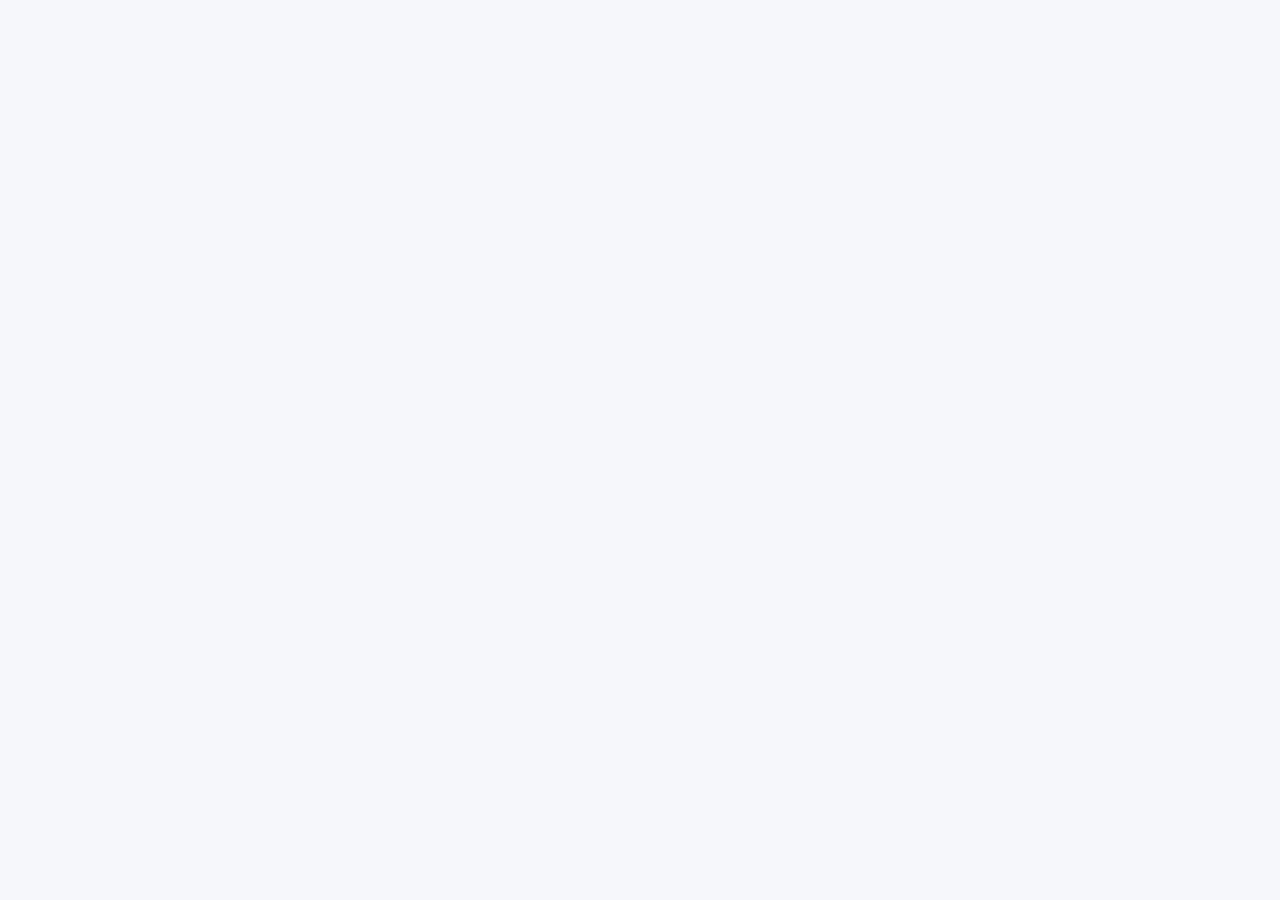
==== index.html @ cc68cf8a "feature setup add setup" ====
<!DOCTYPE html>
<html lang="vi">
<head>
  <meta charset="UTF-8">
  <title>STEAM Education</title>

  <!-- FONT -->
  <link href="https://fonts.googleapis.com/css2?family=Poppins:wght@300;400;600&display=swap" rel="stylesheet">

  <link rel="stylesheet" href="./style.css">
</head>
<body>
---- style.css ----
body {
  margin: 0;
  font-family: 'Poppins', sans-serif;
  background: #f5f7fb;
}
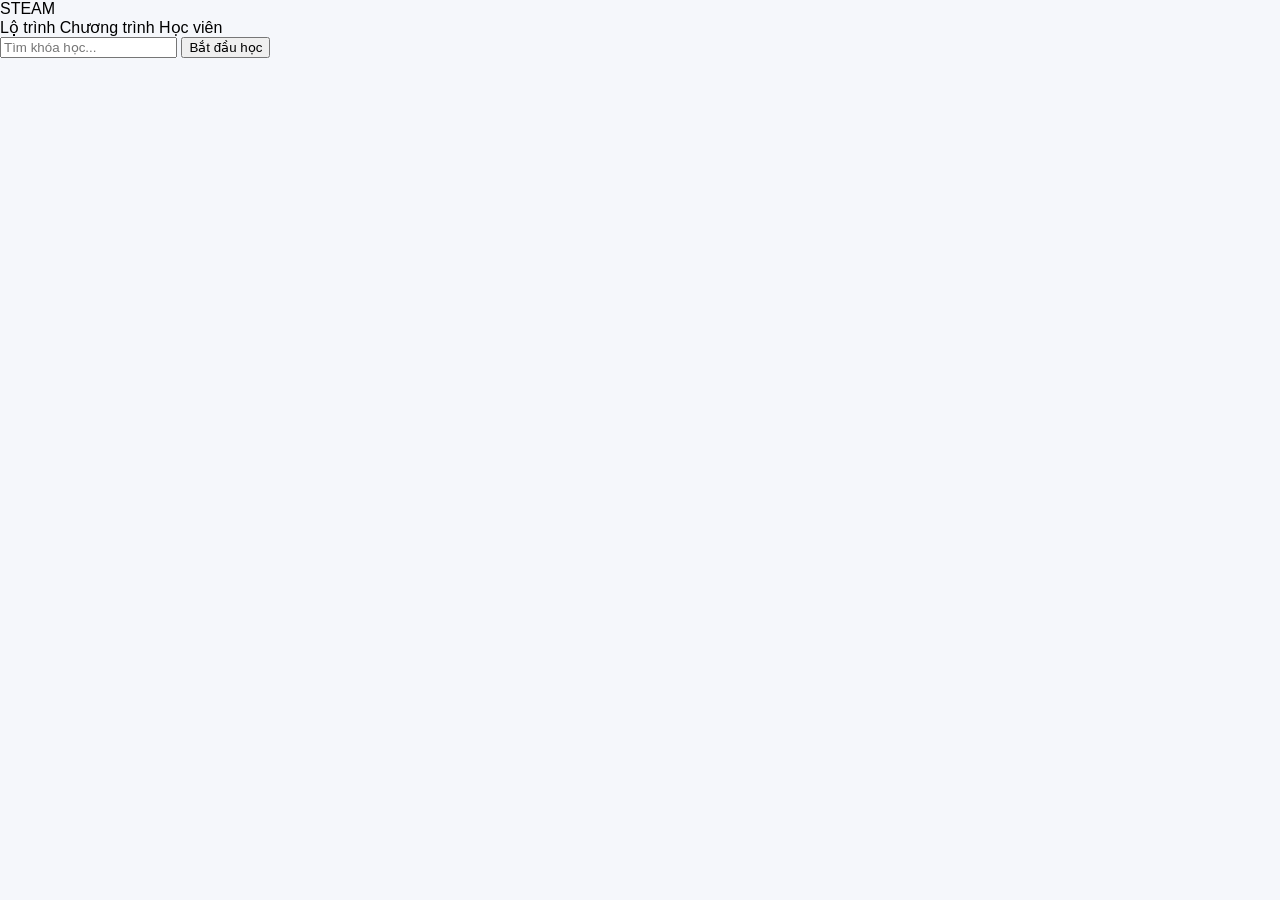
==== commit 9647469c: "feature header add header" ====
--- a/index.html
+++ b/index.html
@@ -10,3 +10,19 @@
   <link rel="stylesheet" href="./style.css">
 </head>
 <body>
+
+        <!-- HEADER -->
+<header class="header">
+  <div class="logo">STEAM</div>
+
+  <nav>
+    <a class="active">Lộ trình</a>
+    <a>Chương trình</a>
+    <a>Học viên</a>
+  </nav>
+
+  <div class="header-right">
+    <input placeholder="Tìm khóa học..." />
+    <button class="btn-glow">Bắt đầu học</button>
+  </div>
+</header>
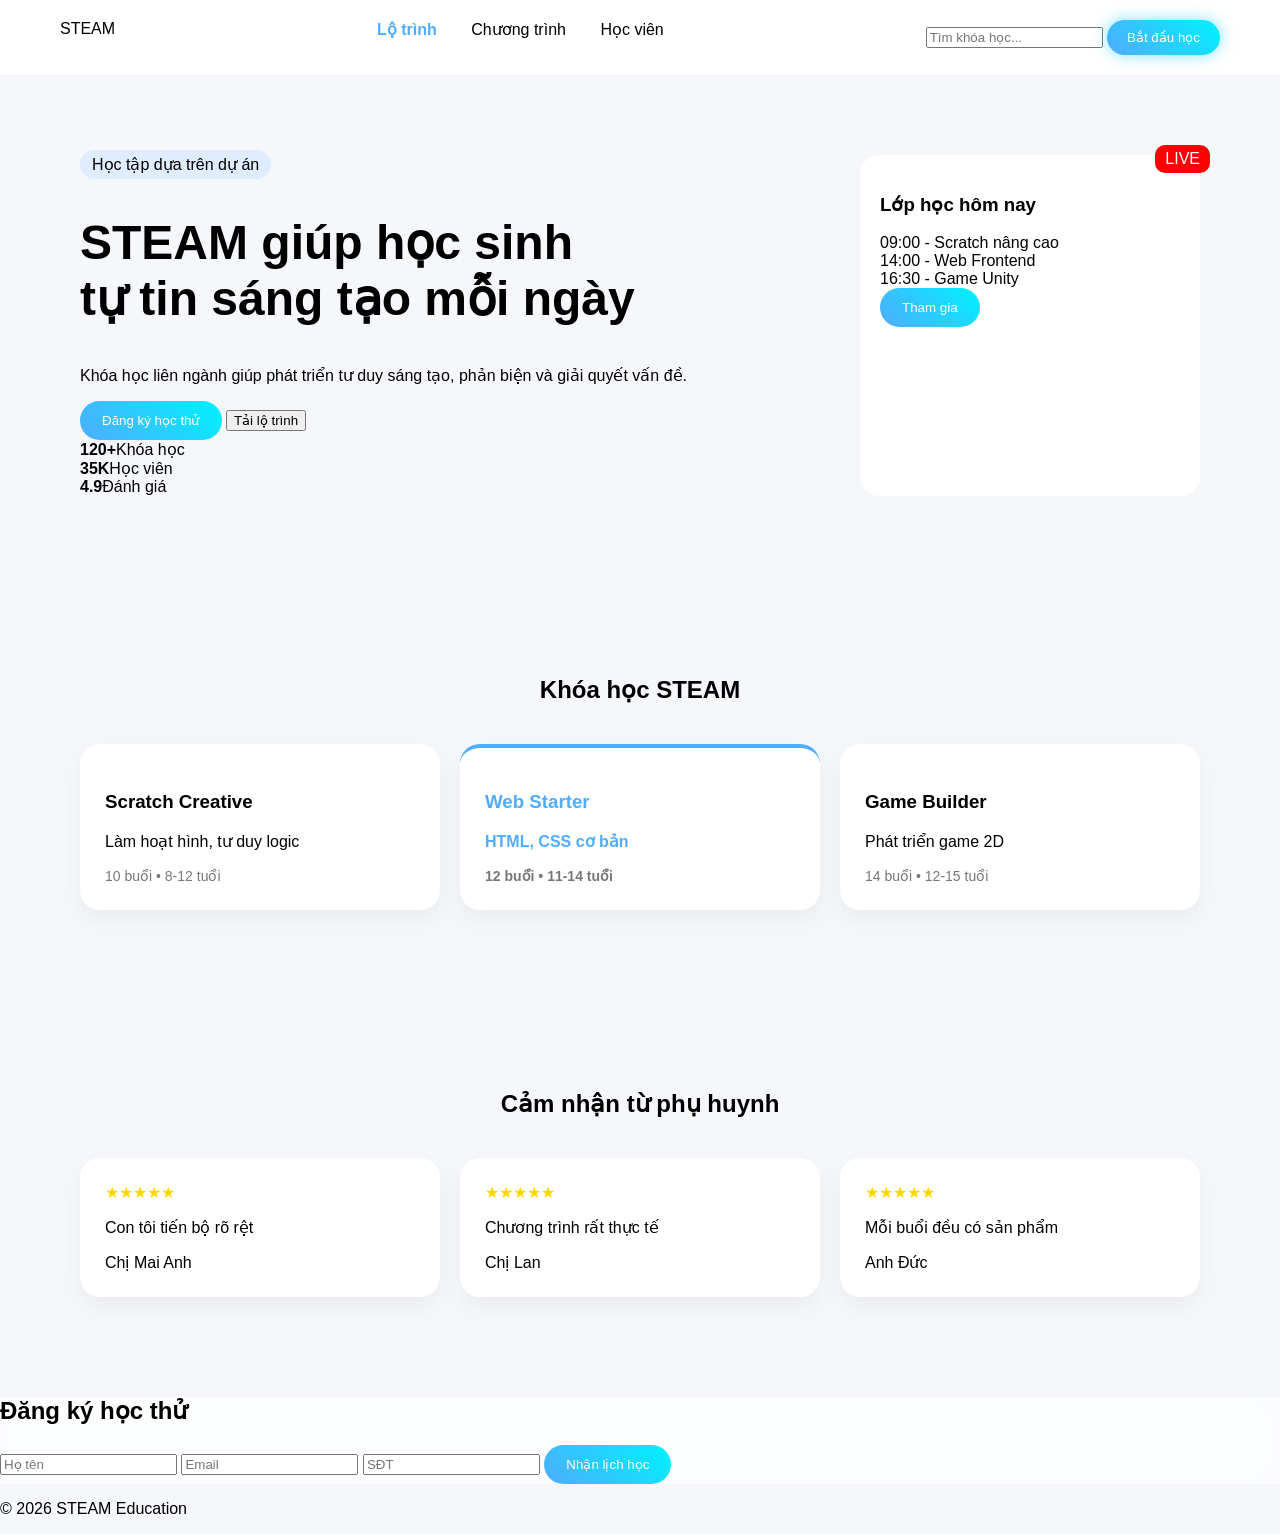
==== commit 498a9e3f: "feature setup add setup" ====
--- a/index.html
+++ b/index.html
@@ -25,4 +25,118 @@
     <input placeholder="Tìm khóa học..." />
     <button class="btn-glow">Bắt đầu học</button>
   </div>
-</header>+</header>
+
+<!-- HERO -->
+<section class="hero">
+  <div class="hero-left fade-in">
+    <span class="badge">Học tập dựa trên dự án</span>
+
+    <h1>
+      STEAM giúp học sinh<br>
+      tự tin sáng tạo mỗi ngày
+    </h1>
+
+    <p>
+      Khóa học liên ngành giúp phát triển tư duy sáng tạo,
+      phản biện và giải quyết vấn đề.
+    </p>
+
+    <div class="buttons">
+      <button class="btn-main">Đăng ký học thử</button>
+      <button class="btn-outline">Tải lộ trình</button>
+    </div>
+
+    <div class="stats">
+      <div><b>120+</b><span>Khóa học</span></div>
+      <div><b>35K</b><span>Học viên</span></div>
+      <div><b>4.9</b><span>Đánh giá</span></div>
+    </div>
+  </div>
+
+  <div class="hero-card float">
+    <div class="live">LIVE</div>
+    <h3>Lớp học hôm nay</h3>
+
+    <div class="class">09:00 - Scratch nâng cao</div>
+    <div class="class">14:00 - Web Frontend</div>
+    <div class="class">16:30 - Game Unity</div>
+
+    <button class="btn-main full">Tham gia</button>
+  </div>
+</section>
+
+<!-- COURSE -->
+<section class="courses">
+  <h2>Khóa học STEAM</h2>
+
+  <div class="course-list">
+    <div class="course-card">
+      <h3>Scratch Creative</h3>
+      <p>Làm hoạt hình, tư duy logic</p>
+      <span>10 buổi • 8-12 tuổi</span>
+    </div>
+
+    <div class="course-card active">
+      <h3>Web Starter</h3>
+      <p>HTML, CSS cơ bản</p>
+      <span>12 buổi • 11-14 tuổi</span>
+    </div>
+
+    <div class="course-card">
+      <h3>Game Builder</h3>
+      <p>Phát triển game 2D</p>
+      <span>14 buổi • 12-15 tuổi</span>
+    </div>
+  </div>
+</section>
+
+<!--testimonial-->
+<section class="testimonial">
+  <h2>Cảm nhận từ phụ huynh</h2>
+
+  <div class="test-list">
+
+    <div class="test-card">
+      <div class="stars">★★★★★</div>
+      <p>Con tôi tiến bộ rõ rệt</p>
+      <span>Chị Mai Anh</span>
+    </div>
+
+    <div class="test-card">
+      <div class="stars">★★★★★</div>
+      <p>Chương trình rất thực tế</p>
+      <span>Chị Lan</span>
+    </div>
+
+    <div class="test-card">
+      <div class="stars">★★★★★</div>
+      <p>Mỗi buổi đều có sản phẩm</p>
+      <span>Anh Đức</span>
+    </div>
+
+  </div>
+</section>
+
+<!-- FORM -->
+<section class="form">
+  <div class="form-box glass fade-in">
+    <h2>Đăng ký học thử</h2>
+
+    <input placeholder="Họ tên">
+    <input placeholder="Email">
+    <input placeholder="SĐT">
+
+    <button class="btn-main full">Nhận lịch học</button>
+  </div>
+</section>
+
+<!-- FOOTER -->
+<footer>
+  <p>© 2026 STEAM Education</p>
+</footer>
+
+<script src="./script.js"></script>
+
+</body>
+</html>
--- a/style.css
+++ b/style.css
@@ -2,4 +2,181 @@
   margin: 0;
   font-family: 'Poppins', sans-serif;
   background: #f5f7fb;
+}
+
+/* HEADER */
+.header {
+  display: flex;
+  justify-content: space-between;
+  padding: 20px 60px;
+  background: white;
+}
+
+nav a {
+  margin: 0 15px;
+  cursor: pointer;
+}
+
+.active {
+  color: #4facfe;
+  font-weight: 600;
+}
+
+/* BUTTON */
+.btn-main {
+  background: linear-gradient(45deg,#4facfe,#00f2fe);
+  border: none;
+  padding: 12px 22px;
+  border-radius: 25px;
+  color: white;
+  cursor: pointer;
+  transition: 0.3s;
+}
+
+.btn-main:hover {
+  transform: scale(1.05);
+}
+
+.btn-glow {
+  background: linear-gradient(45deg,#4facfe,#00f2fe);
+  border: none;
+  padding: 10px 20px;
+  border-radius: 25px;
+  color: white;
+  box-shadow: 0 0 15px rgba(0,200,255,0.5);
+}
+
+/* HERO */
+.hero {
+  display: flex;
+  justify-content: space-between;
+  padding: 80px;
+}
+
+.hero h1 {
+  font-size: 48px;
+}
+
+.badge {
+  background: #e0ecff;
+  padding: 6px 12px;
+  border-radius: 20px;
+}
+
+/* CARD */
+.hero-card {
+  width: 300px;
+  background: white;
+  padding: 20px;
+  border-radius: 20px;
+  position: relative;
+}
+
+.live {
+  position: absolute;
+  top: -10px;
+  right: -10px;
+  background: red;
+  color: white;
+  padding: 5px 10px;
+  border-radius: 10px;
+}
+
+/* COURSE */
+.courses {
+  padding: 80px;
+  text-align: center;
+}
+
+.course-list {
+  display: flex;
+  gap: 20px;
+  margin-top: 40px;
+}
+
+.course-card {
+  flex: 1;
+  background: white;
+  padding: 25px;
+  border-radius: 20px;
+  text-align: left;
+  border-top: 4px solid transparent;
+  box-shadow: 0 10px 25px rgba(0,0,0,0.05);
+  transition: 0.3s;
+}
+
+.course-card:hover {
+  transform: translateY(-10px);
+}
+
+.course-card.active {
+  border-top: 4px solid #4facfe;
+}
+
+.course-card span {
+  color: #777;
+  font-size: 14px;
+}
+
+.testimonial {
+  padding: 80px;
+  text-align: center;
+}
+
+.test-list {
+  display: flex;
+  gap: 20px;
+  margin-top: 40px;
+}
+
+.test-card {
+  flex: 1;
+  background: white;
+  padding: 25px;
+  border-radius: 20px;
+  text-align: left;
+  box-shadow: 0 10px 25px rgba(0,0,0,0.05);
+  transition: 0.3s;
+}
+
+.test-card:hover {
+  transform: translateY(-10px);
+}
+
+.stars {
+  color: gold;
+  margin-bottom: 10px;
+}
+
+/* FORM GLASS */
+.glass {
+  backdrop-filter: blur(10px);
+  background: rgba(255,255,255,0.7);
+}
+
+/* ANIMATION */
+.fade-in {
+  opacity: 0;
+  transform: translateY(30px);
+}
+
+.show {
+  opacity: 1;
+  transform: translateY(0);
+  transition: 1s;
+}
+
+.float {
+  animation: float 4s infinite;
+}
+
+@keyframes float {
+  50% {transform: translateY(-10px);}
+}
+
+/* RESPONSIVE */
+@media(max-width:768px){
+  .hero {
+    flex-direction: column;
+  }
 }
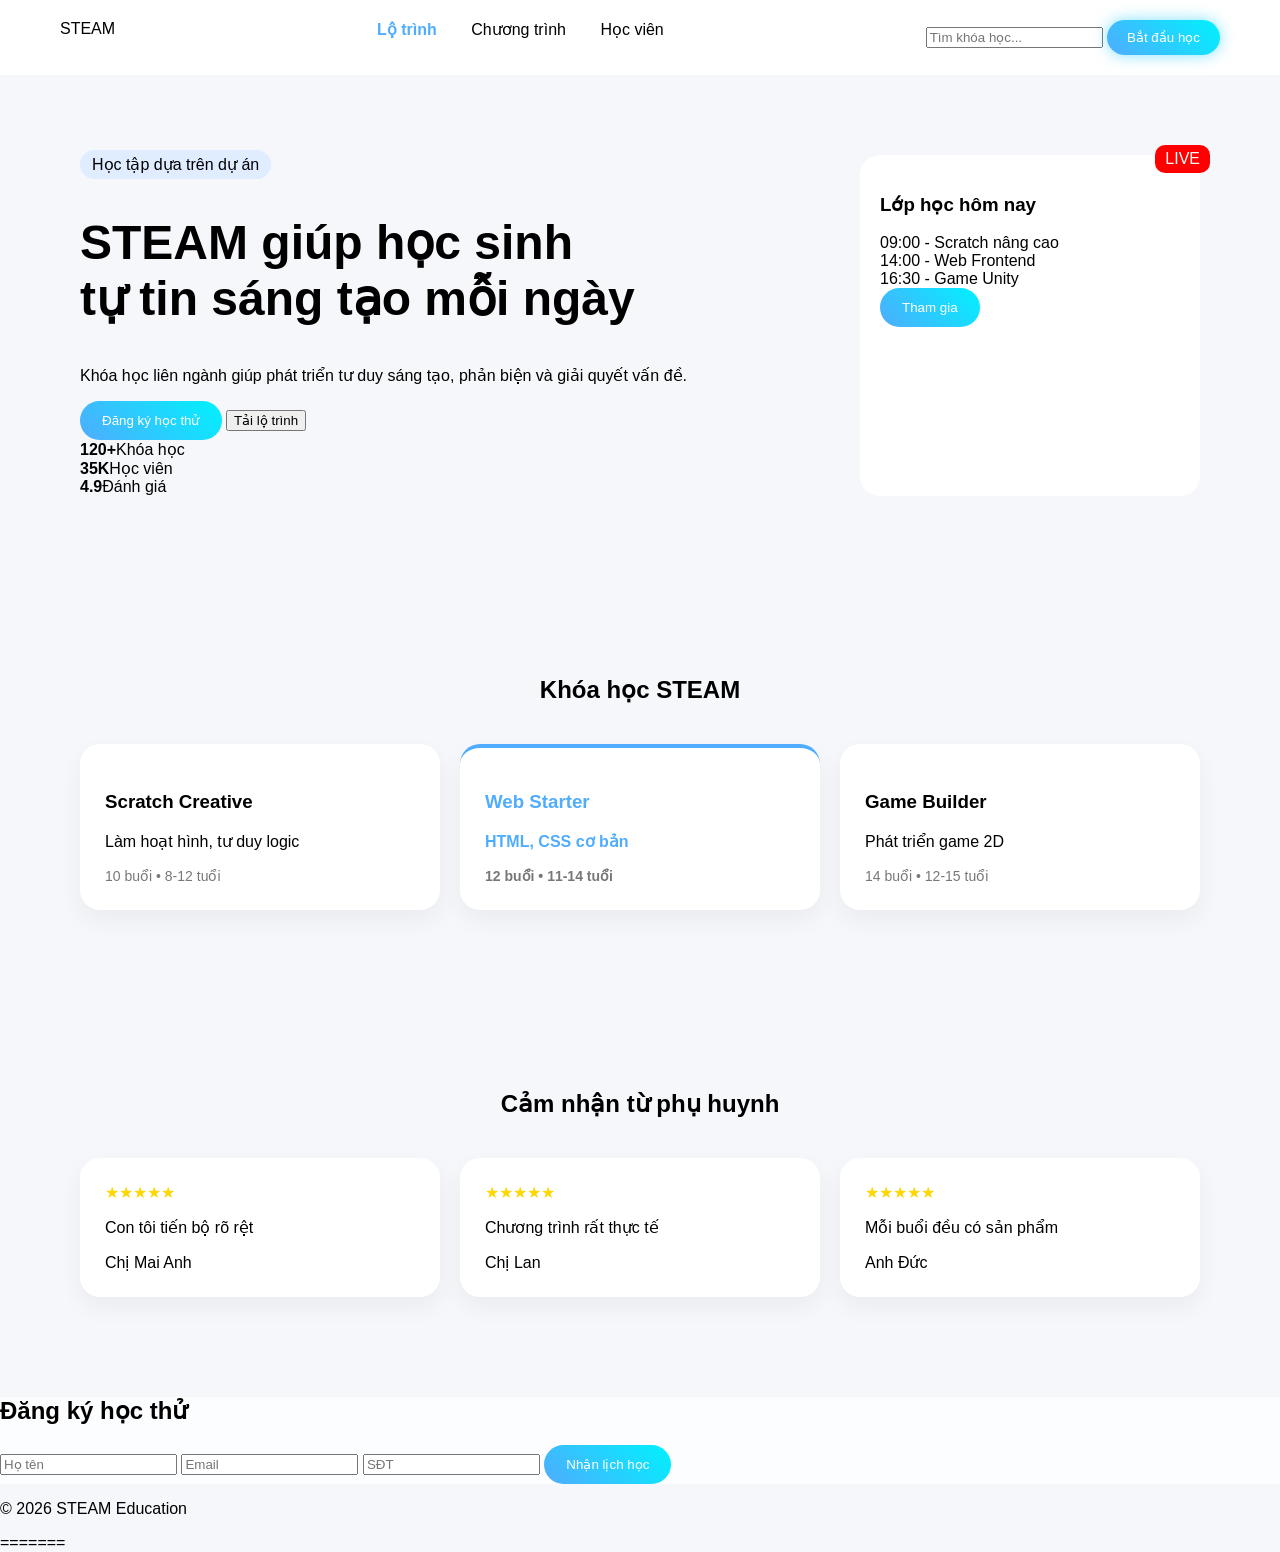
==== commit a868de58: "Merge branch 'main' into feature/setup" ====
--- a/index.html
+++ b/index.html
@@ -25,6 +25,7 @@
     <input placeholder="Tìm khóa học..." />
     <button class="btn-glow">Bắt đầu học</button>
   </div>
+
 </header>
 
 <!-- HERO -->
@@ -139,4 +140,6 @@
 <script src="./script.js"></script>
 
 </body>
-</html>+</html>
+=======
+</header>
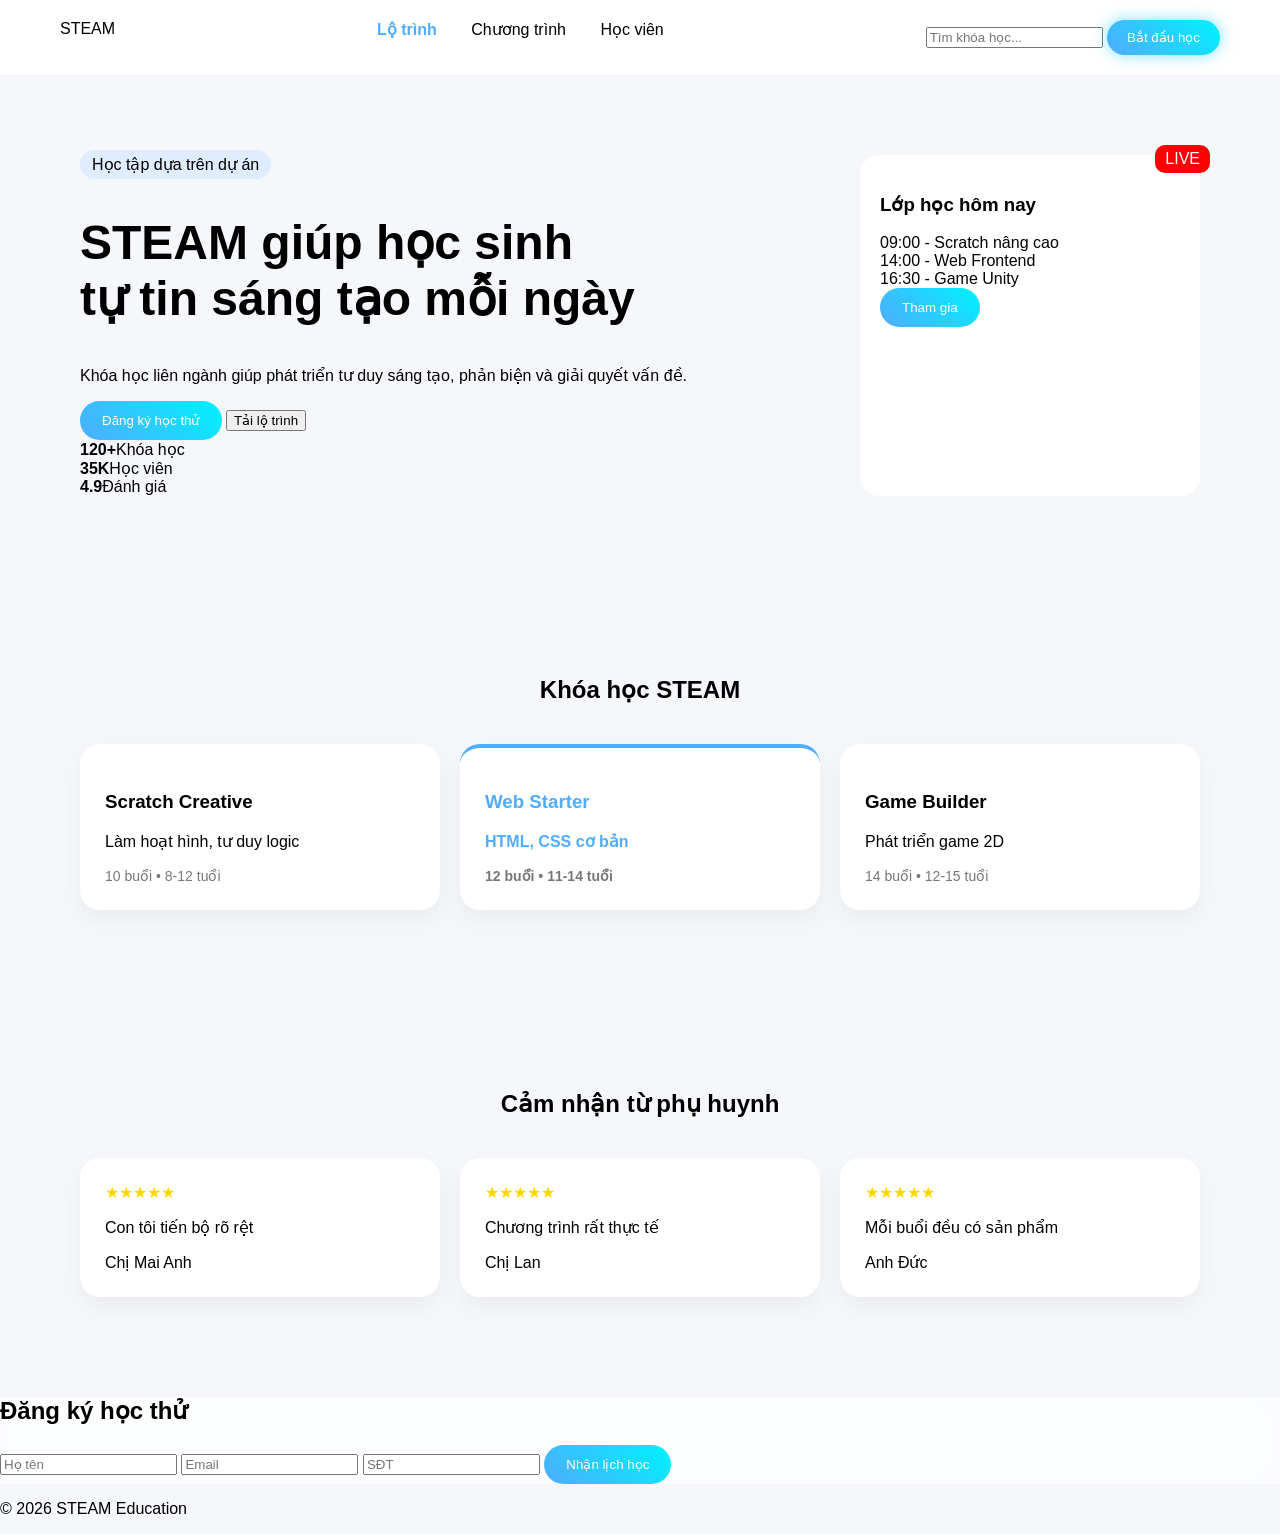
==== commit a348eb2f: "update update" ====
--- a/index.html
+++ b/index.html
@@ -7,7 +7,7 @@
   <!-- FONT -->
   <link href="https://fonts.googleapis.com/css2?family=Poppins:wght@300;400;600&display=swap" rel="stylesheet">
 
-  <link rel="stylesheet" href="./style.css">
+  <link rel="stylesheet" href="style.css">
 </head>
 <body>
 
@@ -25,7 +25,6 @@
     <input placeholder="Tìm khóa học..." />
     <button class="btn-glow">Bắt đầu học</button>
   </div>
-
 </header>
 
 <!-- HERO -->
@@ -137,9 +136,7 @@
   <p>© 2026 STEAM Education</p>
 </footer>
 
-<script src="./script.js"></script>
+<script src="script.js"></script>
 
 </body>
-</html>
-=======
-</header>
+</html>
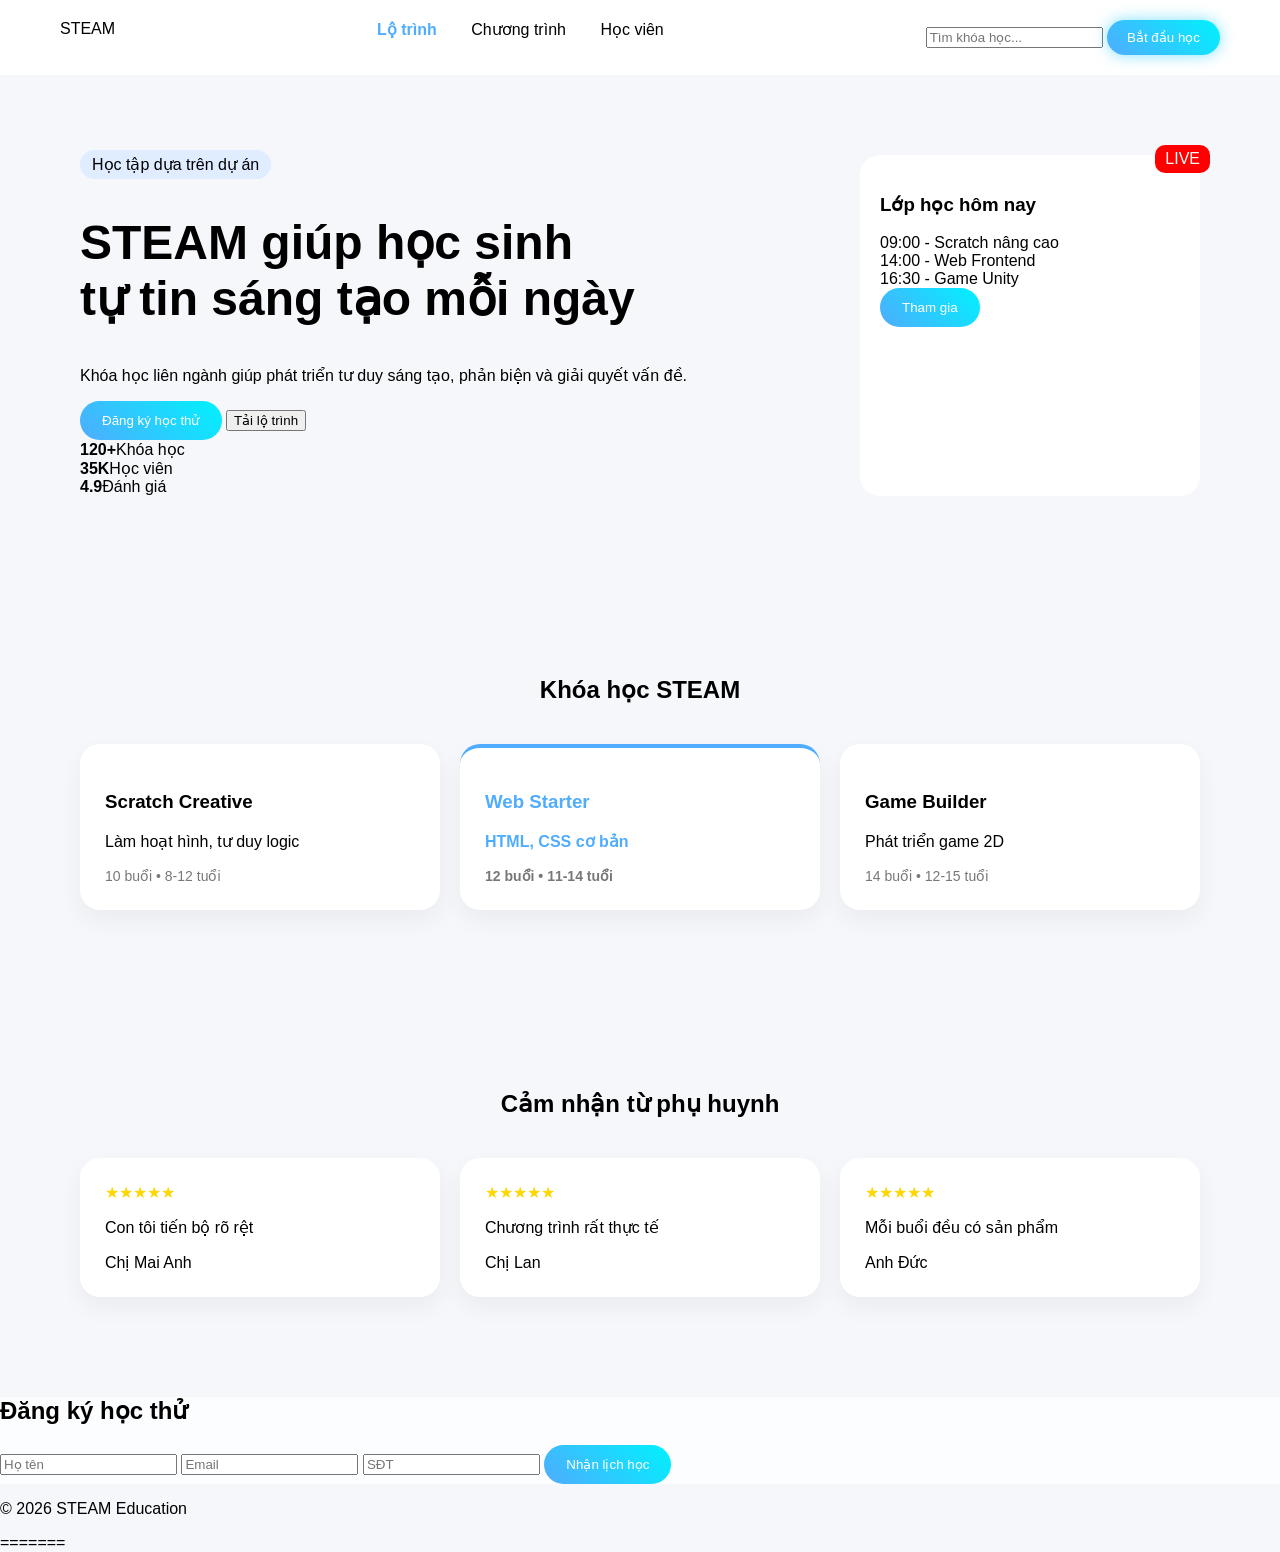
==== commit 2898d1d1: "Merge branch 'feature/setup' of https://github.com/buip6755-svg/Steam_education_landing into feature" ====
--- a/index.html
+++ b/index.html
@@ -25,6 +25,7 @@
     <input placeholder="Tìm khóa học..." />
     <button class="btn-glow">Bắt đầu học</button>
   </div>
+
 </header>
 
 <!-- HERO -->
@@ -139,4 +140,6 @@
 <script src="script.js"></script>
 
 </body>
-</html>+</html>
+=======
+</header>
